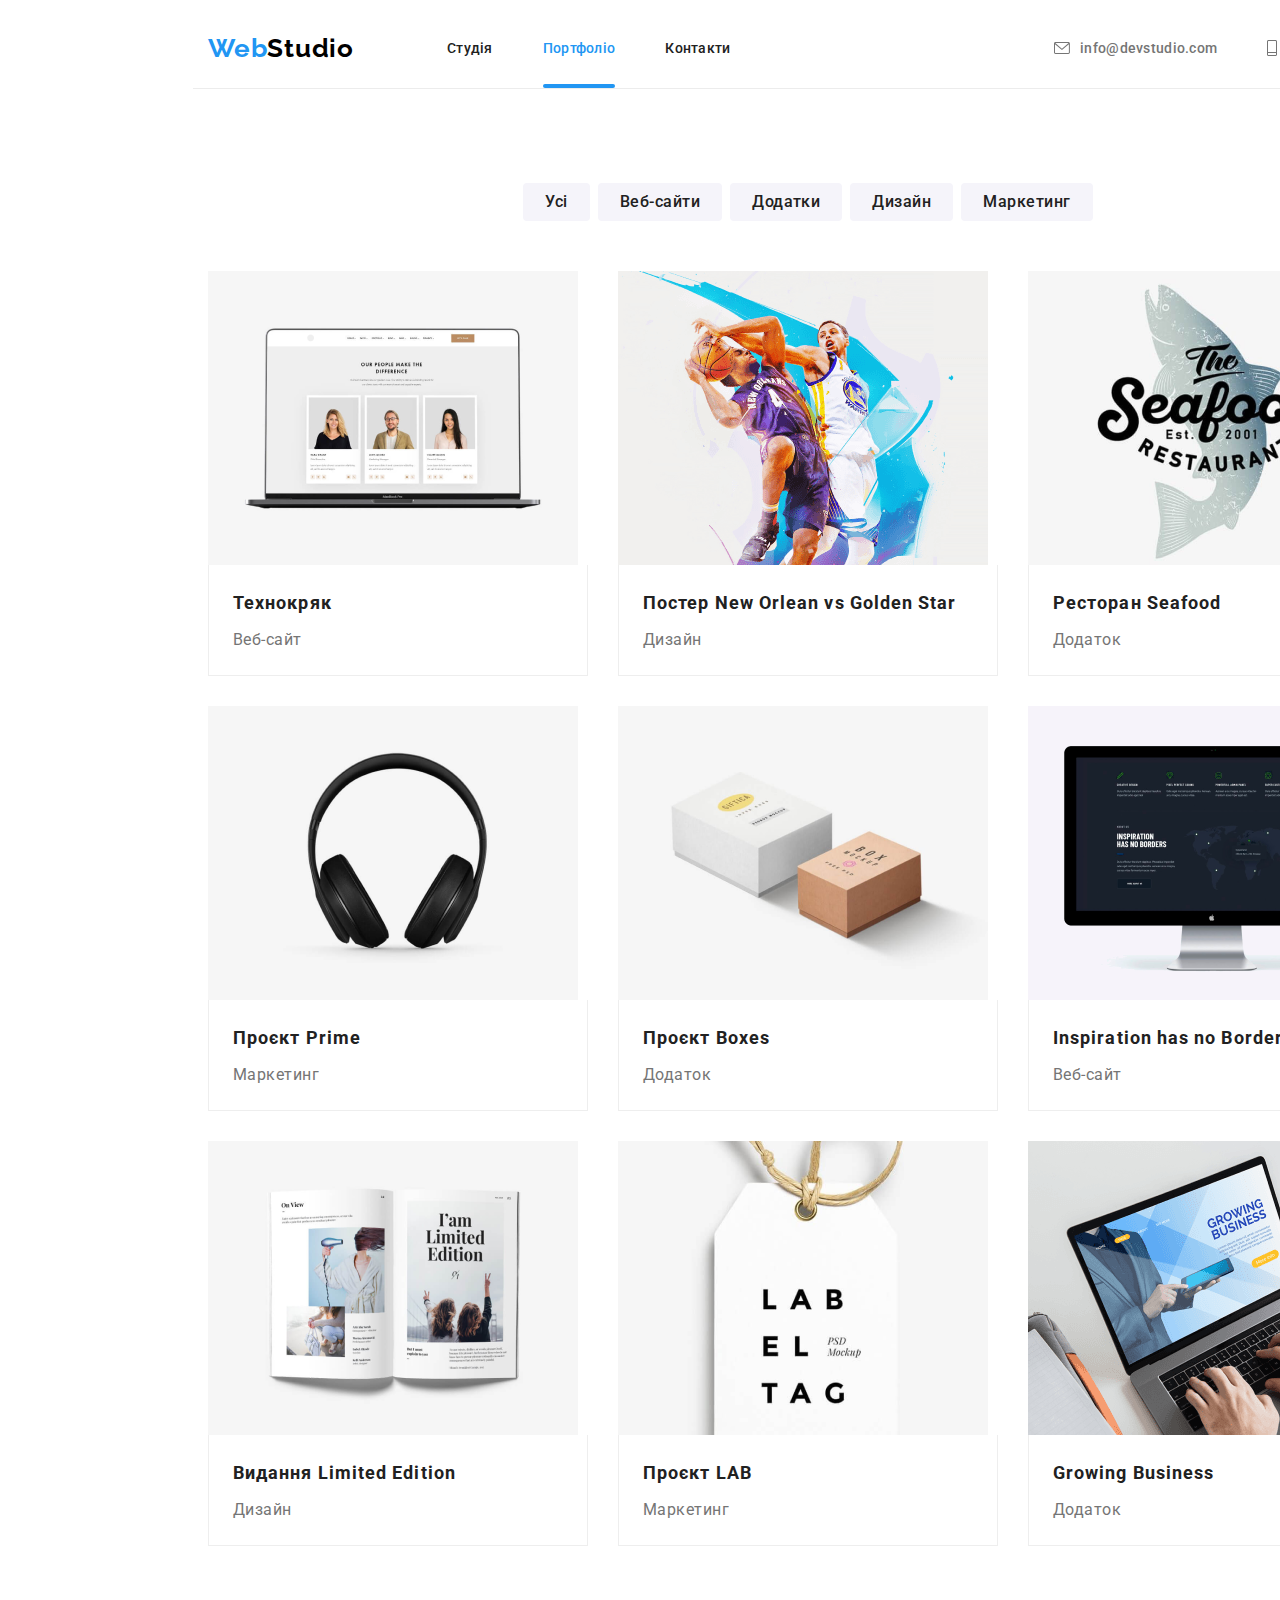
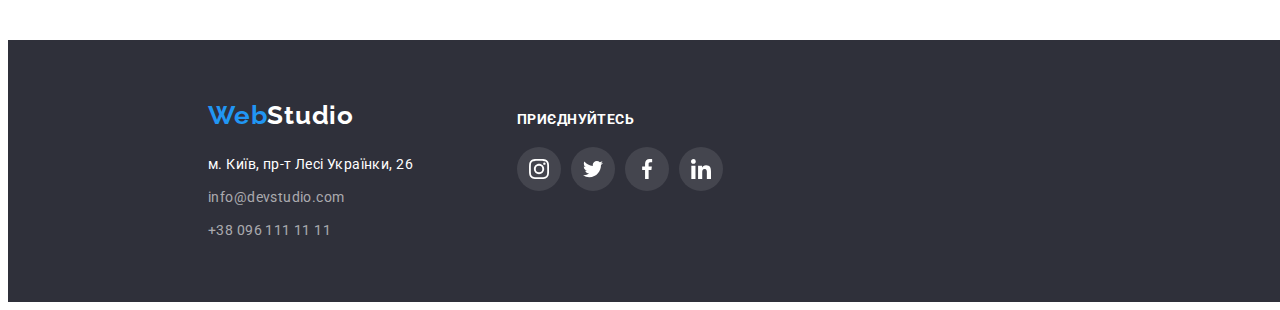
==== portfolio.html @ cd7b9436 "Initial commit" ====
<!DOCTYPE html>
<html lang="uk">

<head>
    <meta charset="UTF-8" />
    <meta http-equiv="X-UA-Compatible" content="IE=edge" />
    <meta name="viewport" content="width=device-width, initial-scale=1.0" />
    <meta name="description" content="Ефективні рішення для вашого бізнесу, ідейні міркування, завдання організації, 
    консультація з широким активом, реалізація планових завдань." />
    <title lang="en">Portfolio</title>

    <!--main font-->
    <link rel="preconnect" href="https://fonts.googleapis.com">
    <link rel="preconnect" href="https://fonts.gstatic.com" crossorigin>
    <link
        href="https://fonts.googleapis.com/css2?family=Raleway:wght@700&family=Roboto:wght@400;500;700;900&display=swap"
        rel="stylesheet">

    <!-- Modern-normalize -->
    <link rel="stylesheet" href="https://cdnjs.cloudflare.com/ajax/libs/modern-normalize/1.1.0/modern-normalize.min.css"
        integrity="sha512-wpPYUAdjBVSE4KJnH1VR1HeZfpl1ub8YT/NKx4PuQ5NmX2tKuGu6U/JRp5y+Y8XG2tV+wKQpNHVUX03MfMFn9Q=="
        crossorigin="anonymous" referrerpolicy="no-referrer" />

    <!--custom styles-->
    <link rel="stylesheet" href="./css/styles.css" />
</head>

<body class="page">
    <header class="header section">
        <div class="container header-container">
            <nav class="header-nav">
                <a class="logo" lang="en" href="./index.html">Web<span class="span-header">Studio</span></a>
                <ul class="header-list">
                    <li class="header-item"><a class="header-nav-link" href="./index.html">Студія</a></li>
                    <li class="header-item"><a class="header-nav-link carrent" href="">Портфоліо</a></li>
                    <li class="header-item"><a class="header-nav-link" href="">Контакти</a></li>
                </ul>
            </nav>
            <ul class="contact-list">
                <li class="contact-item">
                    <a class="header-mail contacts-link" href="mailto:info@devstudio.com">
                        <svg class="header-icon" width="16px" height="12px">
                            <use href="./images/icons.svg#icon-mail"></use>
                        </svg>info@devstudio.com</a>
                </li>
                <li class="contact-item">
                    <a class="header-tel contacts-link" href="tel:+380961111111">
                        <svg class="header-icon" width="10px" height="16px">
                            <use href="./images/icons.svg#icon-phone"></use>
                        </svg>+38 096 111 11 11</a>
                </li>
            </ul>
        </div>
    </header>
    <main>
        <!--Секція Наші проекти - портфоліо-->
        <section class="project-section section">
            <div class="container project-container">
                <h1 class="visually-hidden">Портфоліо</h1>
                <ul class="project-button">
                    <li><button class="filter-button" type="button">Усі</button></li>
                    <li><button class="filter-button" type="button">Веб-сайти</button></li>
                    <li><button class="filter-button" type="button">Додатки</button></li>
                    <li><button class="filter-button" type="button">Дизайн</button></li>
                    <li><button class="filter-button" type="button">Маркетинг</button></li>
                </ul>
                <ul class="project-list">
                    <li class="project-item"><a class="project-link" href=""><div class="project-thumb"><img class="project-img"
                                src="./images/portfolio/img.png" alt="наша команда фото" width="370" height="294">
                                <div class="overlay">
                                    <p class="overlay-desc">Ресурс пропонує комплексні пропозиції з різним рівнем функціоналу та сервісів. Все це
                                        дозволить відвідувачу отримати
                                        вичерпні відомості про компанію чи приватну особу. </p>
                                </div>
                                </div>
                            <div class="project-group">
                                <h2 class="project-name">Технокряк</h2>
                                <p class="project-type">Веб-сайт</p>
                            </div>
                        </a></li>
                    <li class="project-item"><a class="project-link" href=""><div class="project-thumb"><img class="project-img"
                                src="./images/portfolio/img-1.png" alt="постер New Orlean vs Golden Star" width="370"
                                height="294">
                                <div class="overlay">
                                    <p class="overlay-desc">Ресурс пропонує комплексні пропозиції з різним рівнем функціоналу та сервісів. Все це
                                        дозволить відвідувачу отримати
                                        вичерпні відомості про компанію чи приватну особу. </p>
                                </div>
                                </div>
                            <div class="project-group">
                                <h2 class="project-name">Постер New Orlean vs Golden Star</h2>
                                <p class="project-type">Дизайн</p>
                            </div>
                        </a></li>
                    <li class="project-item"><a class="project-link" href="">
                        <div class="project-thumb">
                        <img class="project-img" src="./images/portfolio/img-2.png" alt="логотип ресторан Seafood" width="370"
                                height="294">
                                <div class="overlay">
                                    <p class="overlay-desc">Ресурс пропонує комплексні пропозиції з різним рівнем функціоналу та сервісів. Все це дозволить відвідувачу отримати
                                    вичерпні відомості про компанію чи приватну особу. </p>
                                </div>
                        </div>
                            <div class="project-group">
                                <h2 class="project-name">Ресторан Seafood</h2>
                                <p class="project-type">Додаток</p>
                            </div>
                        </a></li>
                    <li class="project-item"><a class="project-link" href=""><div class="project-thumb"><img class="project-img"
                                src="./images/portfolio/img-3.png" alt="навушники" width="370" height="294">
                                <div class="overlay">
                                    <p class="overlay-desc">Ресурс пропонує комплексні пропозиції з різним рівнем функціоналу та сервісів. Все це дозволить відвідувачу отримати
                                    вичерпні відомості про компанію чи приватну особу. </p>
                                </div>
                        </div>
                            <div class="project-group">
                                <h2 class="project-name">Проєкт Prime</h2>
                                <p class="project-type">Маркетинг</p>
                            </div>
                        </a></li>
                    <li class="project-item"><a class="project-link" href=""><div class="project-thumb"><img class="project-img"
                                src="./images/portfolio/img-4.png" alt="коробки паперові" width="370" height="294">
                                <div class="overlay">
                                    <p class="overlay-desc">Ресурс пропонує комплексні пропозиції з різним рівнем функціоналу та сервісів. Все це дозволить відвідувачу отримати
                                    вичерпні відомості про компанію чи приватну особу. </p>
                                </div>
                        </div>
                            <div class="project-group">
                                <h2 class="project-name">Проєкт Boxes</h2>
                                <p class="project-type">Додаток</p>
                            </div>
                        </a></li>
                    <li class="project-item"><a class="project-link" href=""><div class="project-thumb"><img class="project-img"
                                src="./images/portfolio/img-5.png" alt="монітор" width="370" height="294">
                                <div class="overlay">
                                    <p class="overlay-desc">Ресурс пропонує комплексні пропозиції з різним рівнем функціоналу та сервісів. Все це дозволить відвідувачу отримати
                                    вичерпні відомості про компанію чи приватну особу. </p>
                                </div>
                        </div>
                            <div class="project-group">
                                <h2 class="project-name">Inspiration has no Borders</h2>
                                <p class="project-type">Веб-сайт</p>
                            </div>
                        </a></li>
                    <li class="project-item"><a class="project-link" href=""><div class="project-thumb"><img class="project-img"
                                src="./images/portfolio/img-6.png" alt="книга" width="370" height="294">
                                <div class="overlay">
                                    <p class="overlay-desc">Ресурс пропонує комплексні пропозиції з різним рівнем функціоналу та сервісів. Все це дозволить відвідувачу отримати
                                    вичерпні відомості про компанію чи приватну особу. </p>
                                </div>
                        </div>
                            <div class="project-group">
                                <h2 class="project-name">Видання Limited Edition</h2>
                                <p class="project-type">Дизайн</p>
                            </div>
                        </a></li>
                    <li class="project-item"><a class="project-link" href=""><div class="project-thumb"><img class="project-img"
                                src="./images/portfolio/img-7.png" alt="лейбл" width="370" height="294">
                                <div class="overlay">
                                    <p class="overlay-desc">Ресурс пропонує комплексні пропозиції з різним рівнем функціоналу та сервісів. Все це дозволить відвідувачу отримати
                                    вичерпні відомості про компанію чи приватну особу. </p>
                                </div>
                        </div>
                            <div class="project-group">
                                <h2 class="project-name">Проєкт LAB</h2>
                                <p class="project-type">Маркетинг</p>
                            </div>
                        </a></li>
                    <li class="project-item"><a class="project-link" href=""><div class="project-thumb"><img class="project-img"
                                src="./images/portfolio/img-8.png" alt="ноутбук" width="370" height="294">
                                <div class="overlay">
                                    <p class="overlay-desc">Ресурс пропонує комплексні пропозиції з різним рівнем функціоналу та сервісів. Все це дозволить відвідувачу отримати
                                    вичерпні відомості про компанію чи приватну особу. </p>
                                </div>
                        </div>
                            <div class="project-group">
                                <h2 class="project-name">Growing Business</h2>
                                <p class="project-type">Додаток</p>
                            </div>
                        </a></li>
                </ul>
            </div>
        </section>
    </main>
    <footer class="footer section">
        <div class="container footer-container">
            <div class="contact-footer">
                <a class="logo" href="./index.html">Web<span class="span-footer">Studio</span></a>
                <address class="footer-adress">
                    <ul class="footer-contact-list">
                        <li class="footer-contact-item"><a class="footer-adress"
                                href="https://www.google.com.ua/maps/place/%D0%B1%D1%83%D0%BB.+%D0%9B%D0%B5%D1%81%D0%B8+%D0%A3%D0%BA%D1%80%D0%B0%D0%B8%D0%BD%D0%BA%D0%B8,+26,+%D0%9A%D0%B8%D0%B5%D0%B2,+02000/@50.4265807,30.5361971,17z/data=!4m13!1m7!3m6!1s0x40d4cf0e033ecbe9:0x57a4dffefec77da0!2z0LHRg9C7LiDQm9C10YHQuCDQo9C60YDQsNC40L3QutC4LCAyNiwg0JrQuNC10LIsIDAyMDAw!3b1!8m2!3d50.4265807!4d30.5383858!3m4!1s0x40d4cf0e033ecbe9:0x57a4dffefec77da0!8m2!3d50.4265807!4d30.5383858?hl=ru">м.
                                Київ, пр-т Лесі Українки, 26</a></li>
                        <li class="footer-contact-item"><a class="footer-mail"
                                href="mailto:info@devstudio.com">info@devstudio.com</a>
                        </li>
                        <li class="footer-contact-item"><a class="footer-tel" href="tel:+380961111111">+38 096 111 11 11</a> </li>
                    </ul>
                </address>
            </div>
            <div class="footer-social">
                <h3 class="footer-title">приєднуйтесь</h3>
                <ul class="social list-footer">
                    <li class="social-item">
                        <a class="social-link footer-link" href="https://www.instagram.com/" target="_blank"
                            rel="noopener noreferrer" aria-label="Instagram">
                            <svg class="social-icon-footer" width="20" height="20">
                                <use href="./images/icons.svg#icon-instagram"></use>
                            </svg>
                        </a>
                    </li>
                    <li class="social-item">
                        <a class="social-link footer-link" href="https://twitter.com/" target="_blank"
                            rel="noopener noreferrer" aria-label="Twitter">
                            <svg class="social-icon-footer" width="20" height="20">
                                <use href="./images/icons.svg#icon-twitter"></use>
                            </svg>
                        </a>
                    </li>
                    <li class="social-item footer-item">
                        <a class="social-link footer-link" href="https://www.facebook.com/" target="_blank"
                            rel="noopener noreferrer" aria-label="Facebook">
                            <svg class="social-icon-footer" width="20" height="20">
                                <use href="./images/icons.svg#icon-facebook"></use>
                            </svg>
                        </a>
                    </li>
                    <li class="social-item">
                        <a class="social-link footer-link" href="https://www.linkedin.com/" target="_blank"
                            rel="noopener noreferrer" aria-label="Linkedin">
                            <svg class="social-icon-footer" width="20" height="20">
                                <use href="./images/icons.svg#icon-linkedin"></use>
                            </svg>
                        </a>
                    </li>
                </ul>
            </div>
        </div>
    </footer>


</body>

</html>
---- css/styles.css ----
:root {
  /* font */
  --main-font: 'Roboto', sans-serif;

  /* txt-cl */
  --main-title-cl: #212121;
  --main-txt-cl: #757575;
  --main-acsent-cl: #2196f3;
  --main-button-bg: #188ce8;
  --main-nav-cl: #000000;
  --main-contact-cl: rgba(255, 255, 255, 0.6);
  --main-icon: #afb1b8;

  /* bg-cl */
  --main-bg-cl: #ffffff;
  --main-bg: #2f303a;
  --main-bg-commands: #f5f4fa;

  /* athers */
  --main-font-weight900: 900;
  --main-font-weight700: 700;
  --main-font-weight500: 500;
  --border-radius: 4px;

  --anim-main: 250ms cubic-bezier(0.4, 0, 0.2, 1);
  --anim-fast: 500ms cubic-bezier(0.4, 0, 0.2, 1);
}

/* base styles */
body {
  font-family: var(--main-font);
  line-height: calc(24 / 14);
  letter-spacing: 0.03em;
  color: var(--main-txt-cl);
  letter-spacing: 0.02em;
}
/* reset */
h1,
h2,
h3,
h4,
h5,
h6,
p {
  margin: 0;
}
img {
  display: block;
}
.link {
  text-decoration: none;
  color: currentColor;
}
.list {
  list-style: none;
  margin: 0;
  padding: 0;
}
.section {
  width: 1600px;
  margin-left: auto;
  margin-right: auto;
}
.container {
  width: 1200px;
  margin: 0 auto;
  padding-left: 15px;
  padding-right: 15px;
  /* 
  outline: 2px solid red; */
}
/* header */

.header {
  background-color: var(--main-bg-cl);
}
.header-container {
  display: flex;
  align-items: center;
  border-bottom: 1px solid #ececec;
}
.logo {
  font-family: 'Raleway', sans-serif;
  color: var(--main-acsent-cl);
  font-style: normal;
  font-weight: 700;
  font-size: 26px;
  line-height: 31px;
  letter-spacing: 0.03em;
  margin-right: 93px;
}
.span-header {
  color: var(--main-nav-cl);
}
.span-footer {
  color: var(--main-bg-cl);
}
a {
  text-decoration: none;
}
ul {
  list-style: none;
  margin: 0;
  padding: 0;
}
.header-nav {
  display: flex;
  align-items: center;
  margin-right: auto;
}
.header-list {
  display: flex;
  align-items: center;
  gap: 50px;
}
.contact-list {
  display: flex;
  align-items: center;
}
.contacts-link {
  display: flex;
  align-items: center;
  gap: 10px;
}
.header-nav-link,
.header-mail,
.header-tel {
  font-size: 14px;
  font-weight: var(--main-font-weight500);
  line-height: calc(16 / 14);
  letter-spacing: 0.02em;
  padding-top: 32px;
  padding-bottom: 32px;

  transition: color var(--anim-main);
}

.header-nav-link {
  position: relative;
}
.carrent:visited {
  color: var(--main-acsent-cl);
}
.header-nav-link.carrent::after {
  display: inline-block;
  position: absolute;
  content: ' ';
  bottom: 0;
  left: 0;
  width: 100%;
  height: 4px;
  border-radius: 2px;
  background: var(--main-acsent-cl);
}
.header-nav-link:hover,
.header-mail:hover,
.header-tel:hover {
  color: var(--main-acsent-cl);
}
.header-nav-link:focus,
.header-mail:focus,
.header-tel:focus {
  color: var(--main-acsent-cl);
}
.header-nav-link {
  color: var(--main-title-cl);
}
.header-mail,
.header-tel {
  color: var(--main-txt-cl);
}
.header-mail {
  margin-right: 50px;
}
.header-icon {
  gap: 10px;
  fill: currentColor;
}

/* Ефективні рішення для вашого бізнесу */

.bg-section {
  background-image: linear-gradient(to bottom, rgba(47, 48, 58, 0.4), rgba(47, 48, 58, 0.4)),
    url(../images/img_bg.jpg);
  background-repeat: no-repeat;
  background-position: center;
  background-size: cover;
  width: 1600px;
  height: 600px;
  margin-left: auto;
  margin-right: auto;
}
.bg-container {
  padding-top: 200px;
  padding-bottom: 200px;
  text-align: center;
}
h1 {
  font-size: 44px;
  line-height: calc(60 / 44);
  text-align: center;
  letter-spacing: 0.06em;
  text-transform: uppercase;
  color: var(--main-bg-cl);
  font-weight: var(--main-font-weight900);
  width: 696px;
  margin: auto;
  margin-bottom: 30px;
}
.bg-button {
  font-size: 16px;
  line-height: calc(30 / 16);
  box-shadow: 0px 4px 4px rgba(0, 0, 0, 0.15);
  border-color: var(--main-button-bg);
  border-radius: var(--border-radius);
  color: var(--main-bg-cl);
  background-color: var(--main-button-bg);
  font-weight: var(--main-font-weight700);
  width: 216px;
  min-height: 50px;
  cursor: pointer;

  transition: background-color var(--anim-main);
}
.bg-button:hover,
.bg-button:focus {
  background-color: var(--main-acsent-cl);
}

/* Наші переваги */

.visually-hidden {
  display: none;
}
.advantages-container {
  display: flex;
  padding-top: 94px;
  padding-bottom: 94px;
}
.advantages-list {
  display: flex;
}
.advantages-item:not(:last-child) {
  width: calc((100% - 90px) / 4);
  margin-right: 30px;
}
.advantages-subtitle {
  font-weight: var(--main-font-weight700);
  font-size: 14px;
  line-height: calc(16 / 14);
  letter-spacing: 0.03em;
  text-transform: uppercase;
  margin-bottom: 10px;
}
.advantages-text {
  width: 270px;
}
.container-icon {
  display: flex;
  justify-content: center;
  align-items: center;
  background-color: var(--main-bg-commands);
  border-radius: 4px;
  margin-bottom: 30px;
  height: 120px;
}

h2,
h3 {
  color: var(--main-title-cl);
  font-weight: var(--main-font-weight700);
}
h2 {
  font-size: 36px;
  line-height: calc(42 / 32);
  letter-spacing: 0.03em;
  margin-bottom: 50px;
}
h3 {
  font-size: 14px;
  line-height: calc(16 / 14);
  letter-spacing: 0.03em;
  text-transform: uppercase;
  margin-bottom: 10px;
}
p {
  font-size: 14px;
  line-height: calc(24 / 14);
  letter-spacing: 0.03em;
}

/* Чим ми займаємося */

.activity-container {
  padding-top: 0;
  padding-bottom: 94px;
}
.activity-title {
  margin-bottom: 50px;
  text-align: center;
}
.activity-list {
  display: flex;
}
.activity-item:not(:last-child) {
  width: calc((100% - 60px) / 3);
  margin-right: 30px;
}
.activity-item {
  position: relative;
}
.activity-item > .activity-text {
  display: flex;
  justify-content: center;
  align-items: center;
  position: absolute;
  bottom: 0;
  left: 0;
  width: 100%;
  height: 70px;
  background-color: rgba(47, 48, 58, 0.8);
}
.activity_card_title {
  color: var(--main-bg-commands);
  margin-bottom: 0;
}

/* Наша команда */

.team-section {
  background-color: var(--main-bg-commands);
}
.team-container {
  padding-top: 94px;
  padding-bottom: 94px;
  text-align: center;
}
.team-list {
  display: flex;
}
.team-item:not(:last-child) {
  width: calc((100% - 90px) / 4);
  margin-right: 30px;
}
.team-item {
  box-shadow: 0px 1px 3px rgba(0, 0, 0, 0.12), 0px 1px 1px rgba(0, 0, 0, 0.14),
    0px 2px 1px rgba(0, 0, 0, 0.2);
  border-radius: 0px 0px 4px 4px;
}
.team-wrap {
  padding: 30px;
  background-color: var(--main-bg-cl);
}
.team-name {
  color: var(--main-title-cl);
  font-weight: var(--main-font-weight500);
  font-size: 16px;
  line-height: calc(19 / 16);
  letter-spacing: 0.03em;
  margin-bottom: 10px;
}
.team-position {
  font-size: 16px;
  line-height: calc(19 / 16);
  letter-spacing: 0.03em;
  margin-bottom: 16px;
}

/* social */
.social {
  display: flex;
  gap: 10px;
  justify-content: space-evenly;
}
.social-link {
  display: flex;
  justify-content: center;
  align-items: center;

  width: 44px;
  height: 44px;

  color: var(--main-bg-cl);
  background-color: var(--main-bg-cl);
  border-radius: 50%;

  transition: background-color var(--anim-main);
}
.social-link:hover,
.social-link:focus {
  color: var(--main-acsent-cl);
  background-color: var(--main-acsent-cl);
}
.social-icon {
  fill: var(--main-icon);
}
.social-link:hover .social-icon,
.social-link:focus .social-icon {
  fill: var(--main-bg-cl);
}

/* Постійні клієнти */

.customers-container {
  padding-top: 94px;
  padding-bottom: 94px;
  text-align: center;
}
.customers-list {
  display: flex;
  gap: 30px;
}
.customers-item {
  flex-basis: calc((100% - 150px) / 6);
}
.link-Logo {
  display: flex;
  align-items: center;
  justify-content: center;
  height: 92px;
  border: 1px solid #afb1b8;
  border-radius: 4px;

  transition: border-color var(--anim-main);
}
.link-Logo:hover,
.link-Logo:focus {
  border: 1px solid var(--main-acsent-cl);
}
.link-Logo:hover .icon-logo,
.link-Logo:focus .icon-logo {
  fill: var(--main-acsent-cl);
}

.icon-logo {
  fill: var(--main-icon);
  transition: fill var(--anim-main);
}

/* footer */

.footer {
  background-color: var(--main-bg);
  padding-top: 60px;
  padding-bottom: 60px;
}
.footer-contact-list {
  margin-top: 20px;
}
.footer-contact-item:not(:last-child) {
  margin-bottom: 9px;
}
.footer-adress {
  color: var(--main-bg-cl);
  align-items: center;
}
.footer-tel,
.footer-mail {
  color: var(--main-contact-cl);
}
.footer-mail,
.footer-tel,
.footer-adress {
  font-style: normal;
  font-weight: 400;
  font-size: 14px;
  line-height: calc(24 / 14);
  letter-spacing: 0.03em;

  transition: color var(--anim-main);
}
.footer-mail:hover,
.footer-tel:hover,
.footer-adress:hover {
  color: var(--main-acsent-cl);
}
.footer-mail:focus,
.footer-tel:focus,
.footer-adress:focus {
  color: var(--main-acsent-cl);
}
.footer-container {
  display: flex;
  align-items: baseline;
  gap: 70px;
}
.footer-title {
  color: var(--main-bg-cl);
  margin-bottom: 20px;
  text-transform: uppercase;
}
.footer-link {
  background-color: rgba(255, 255, 255, 0.1);
  justify-content: center;
  align-items: center;
}
.social-icon-footer {
  fill: var(--main-bg-cl);
}

/* Наші проекти - портфоліо */

.project-container {
  padding-top: 94px;
  padding-bottom: 94px;
}
.project-button {
  display: flex;
  gap: 8px;
  margin-bottom: 50px;
  justify-content: center;
}
.filter-button {
  font-size: 16px;
  line-height: calc(26 / 16);
  letter-spacing: 0.03em;
  color: var(--main-title-cl);
  font-weight: var(--main-font-weight500);
  background-color: var(--main-bg-commands);
  font-family: inherit;
  cursor: pointer;
  border-radius: 4px;
  padding: 6px 22px;
  border: 0;

  transition: background-color var(--anim-main), color var(--anim-main), box-shadow var(--anim-main);
}

.filter-button:hover,
.filter-button:focus {
  color: var(--main-bg-cl);
  background-color: var(--main-acsent-cl);
  box-shadow: 0px 3px 1px rgba(0, 0, 0, 0.1), 0px 1px 2px rgba(0, 0, 0, 0.08),
    0px 2px 2px rgba(0, 0, 0, 0.12);
  border-radius: 4px;
}
.project-list {
  display: flex;
  flex-wrap: wrap;
}
.project-item {
  width: calc((100% - 60px) / 3);
  margin-right: 30px;
  margin-bottom: 30px;
}
.project-item:nth-child(3n) {
  margin-right: 0;
}
.project-item:nth-last-child(-n + 3) {
  margin-bottom: 0;
}
.project-link {
  display: block;
}
.project-link:hover,
.project-link:focus {
  box-shadow: 0px 1px 1px rgba(0, 0, 0, 0.12), 0px 4px 4px rgba(0, 0, 0, 0.06),
    1px 4px 6px rgba(0, 0, 0, 0.16);
}
.project-group {
  padding: 20px 24px;
  border: 1px solid #eeeeee;
  border-top: 0;
}
.project-name {
  font-weight: 700;
  font-size: 18px;
  line-height: calc(36 / 18);
  letter-spacing: 0.06em;
  color: var(--main-title-cl);
  margin-bottom: 4px;
}
.project-type {
  font-size: 16px;
  line-height: calc(30 / 16);
  letter-spacing: 0.03em;
  color: var(--main-txt-cl);
  font-weight: 400;
}

/* Модальне вікно */

.backdrop {
  position: fixed;
  top: 0;
  left: 0;

  width: 100%;
  height: 100%;

  background-color: rgba(0, 0, 0, 0.4);
  z-index: 100;
  opacity: 1;
  transition: opacity var(--anim-fast);
}
.backdrop.is-hidden {
  opacity: 0;
  pointer-events: none;
  visibility: hidden;
  transition: var(--anim-fast);
}

.modal {
  position: absolute;
  top: 50%;
  left: 50%;

  width: 528px;
  height: 581px;

  background-color: var(--main-bg-cl);
  box-shadow: 0px 1px 3px rgba(0, 0, 0, 0.12), 0px 1px 1px rgba(0, 0, 0, 0.14),
    0px 2px 1px rgba(0, 0, 0, 0.2);
  border-radius: 4px;

  transform: translate(-50%, -50%) scale(1);
  transition: transform var(--anim-fast);
}
.backdrop.is-hidden .modal {
  transform: translate(-50%, -50%) scale(0.9);
  transition: transform var(--anim-fast);
}
.btn-modal {
  position: absolute;
  top: 8px;
  right: 8px;
  width: 30px;
  height: 30px;
  display: flex;
  justify-content: center;
  align-items: center;
  padding: 9px;
  background-color: transparent;
  border: 1px solid rgba(0, 0, 0, 0.1);
  border-radius: 50px;
  cursor: pointer;
}
.btn-modal:hover {
  fill: var(--main-acsent-cl);
}

/* Оверлей */

.project-thumb {
  position: relative;
  overflow: hidden;
}
.overlay {
  position: absolute;
  top: 0;
  left: 0;
  width: 100%;
  height: 101%;
  padding: 63px 24px;
  display: flex;
  justify-content: center;
  align-items: center;
  background-color: rgba(33, 150, 243, 0.9);
  transition: transform var(--anim-fast);
  transform: translateY(100%);
}
.project-link:hover .overlay {
  transform: translateY(0);
}
.project-link:focus .overlay {
  transform: translateY(0);
}
.overlay-desc {
  font-size: 18px;
  font-weight: 400;
  line-height: calc(28 / 18);
  color: var(--main-bg-cl);
  user-select: none;
}
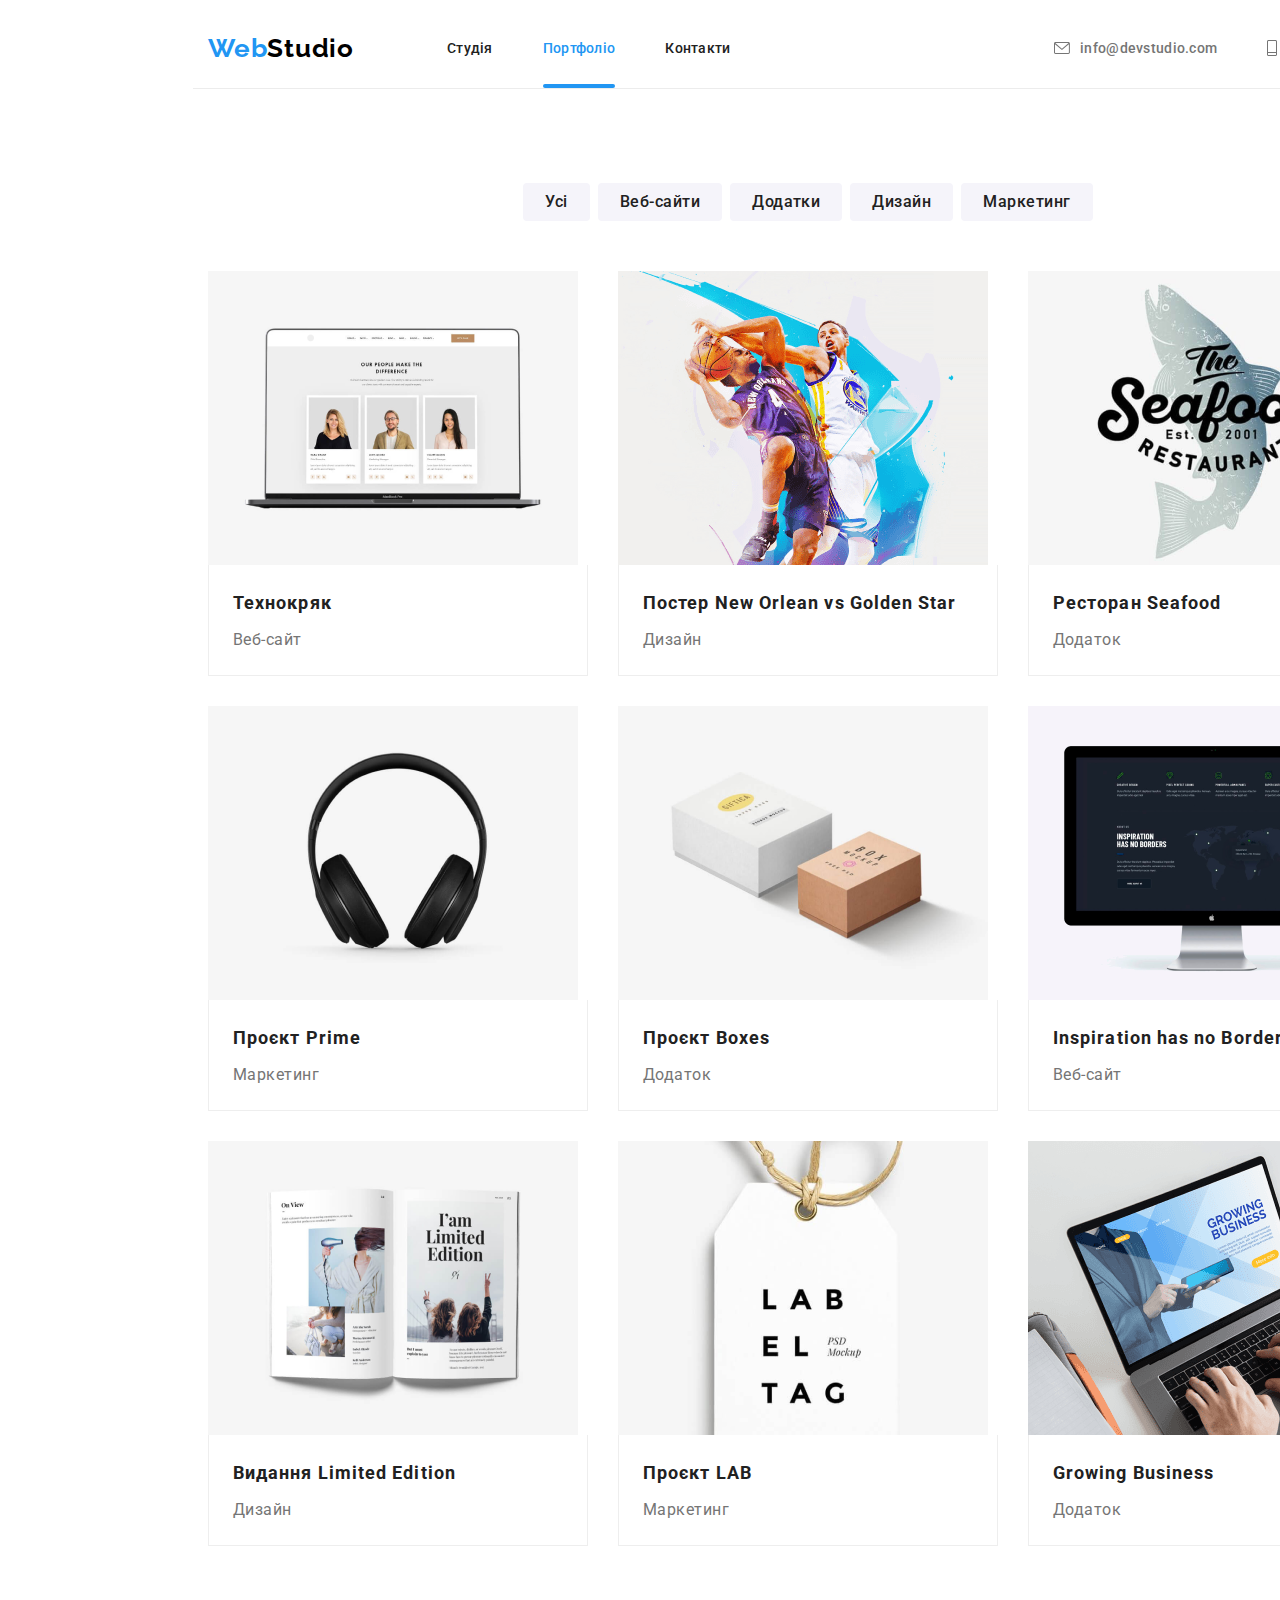
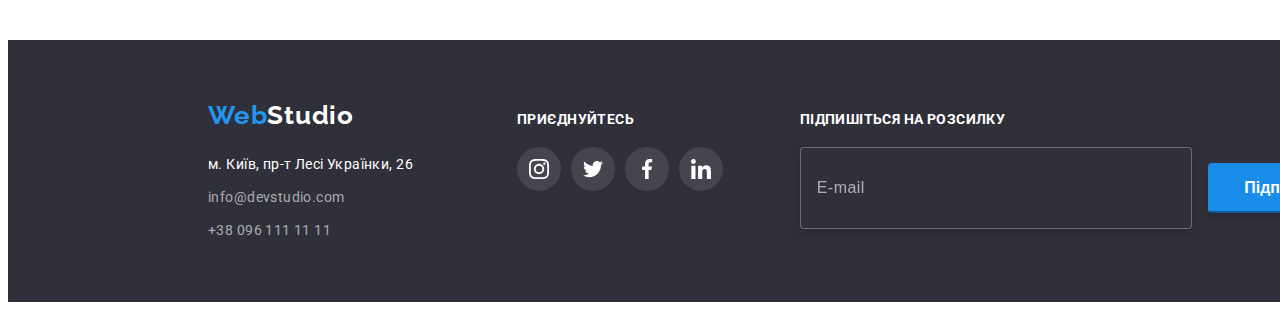
==== commit 23f85de1: "Homework-6" ====
--- a/portfolio.html
+++ b/portfolio.html
@@ -235,8 +235,19 @@
                     </li>
                 </ul>
             </div>
-        </div>
-    </footer>
+                <div class="footer-mailing-list">
+                    <strong class="footer-subscription">Підпишіться на розсилку</strong>
+                    <form>
+                        <label>
+                            <input class="footer-mail-subscription" type="email" name="mailing-list" placeholder="E-mail" />
+                        </label>
+                        <button class="bg-button btn-footer" type="submit">Підписатися <svg width="18" height="18">
+                                <use class="icon-send" href="./images/icons.svg#icon-icon-send"></use>
+                            </svg></button>
+                    </form>
+                </div>
+                </div>
+                </footer>
 
 
 </body>
--- a/css/styles.css
+++ b/css/styles.css
@@ -483,7 +483,15 @@
   display: flex;
   align-items: baseline;
   gap: 70px;
-}
+  /* outline: 2px solid red; */
+}
+/* .contact-footer{
+  outline: 2px solid red;
+}
+.footer-social{
+    outline: 2px solid red; 
+} */
+
 .footer-title {
   color: var(--main-bg-cl);
   margin-bottom: 20px;
@@ -497,6 +505,47 @@
 .social-icon-footer {
   fill: var(--main-bg-cl);
 }
+.footer-mailing-list{
+display: block;
+margin-left: auto;
+}
+.footer-subscription{
+  display: block;
+  font-weight: var(--main-font-weight700) ;
+  font-size: 14px;
+  line-height: 16px;
+  letter-spacing: 0.03em;
+  text-transform: uppercase;
+  color:var(--main-bg-cl);
+  margin-bottom: 20px;
+}
+.footer-mail-subscription {
+  width: 358px;
+  height: 50px;
+  padding: 15px 16px;
+  border: 1px solid rgba(255, 255, 255, 0.3);
+  filter: drop-shadow(0px 4px 4px rgba(0, 0, 0, 0.15));
+  border-radius: 4px;
+  background: #2F303A;
+  color: #ffffff;
+  margin-right: 12px;
+}
+.footer-mail-subscription::placeholder{
+  font-size: 16px;
+  line-height: calc(20 / 16);
+  display: flex;
+  align-items: center;
+  letter-spacing: 0.03em;
+  color: rgba(255, 255, 255, 0.6);
+}
+.btn-footer{
+width: 200px;
+display:inline-flex ;
+align-items: center;
+justify-content: center;
+gap: 10px;
+}
+
 
 /* Наші проекти - портфоліо */
 
@@ -607,6 +656,10 @@
 
   width: 528px;
   height: 581px;
+  padding-top: 40px;
+  padding-left: 41px;
+  padding-right: 39px;
+  padding-bottom: 50px;
 
   background-color: var(--main-bg-cl);
   box-shadow: 0px 1px 3px rgba(0, 0, 0, 0.12), 0px 1px 1px rgba(0, 0, 0, 0.14),
@@ -638,6 +691,107 @@
 .btn-modal:hover {
   fill: var(--main-acsent-cl);
 }
+
+
+/* Форма реєстрації */
+
+.register-form-title {
+  display: block;
+  margin-bottom: 12px;
+  color: var(--main-title-cl);
+  font-weight: var(--main-font-weight700);
+  font-size: 20px;
+  line-height: calc(23 / 20);
+  text-align: center;
+  letter-spacing: 0.03em;
+}
+.register-form-group {
+  margin-bottom: 10px;
+}
+.register-form-label {
+  position: relative;
+  display: block;
+}
+.register-form-label:not(:last-of-type) {
+  margin-bottom: 10px;
+}
+.register-form-name {
+  display: block;
+  font-size: 12px;
+}
+.register-form-input {
+  width: 100%;
+  height: 40px;
+  padding: 11px 42px;
+  border: 1px solid rgba(33, 33, 33, 0.2);
+  border-radius: 4px;
+}
+.register-form-icon {
+  position: absolute;
+  display: inline-block;
+  top: 50%;
+  left: 12px;
+}
+.register-form-input:hover,
+.register-form-input:focus {
+  outline-color: var(--main-acsent-cl);
+  
+}
+.register-form-input:hover~.register-form-icon,
+.register-form-input:focus~.register-form-icon {
+  fill: var(--main-acsent-cl);
+}
+
+.register-form-message {
+  resize: none;
+  width: 100%;
+  height: 120px;
+  padding: 12px 16px;
+  color: #757575;
+  border: 1px solid rgba(33, 33, 33, 0.2);
+  border-radius: 4px;
+}
+.register-form-message::placeholder {
+  font-size: 14px;
+  color: rgba(117, 117, 117, 0.5);
+}
+.register-form-message:hover,
+.register-form-message:focus{
+outline-color: var(--main-acsent-cl);
+}
+.register-form-agreement {
+  display:flex;
+  align-items: center;
+  justify-content: center;
+  gap: 10px;
+  margin-bottom: 30px;
+}
+.icon-checked {
+  opacity: 0;
+  transition: opacity var(--anim-fast);
+}
+.register-form-checkbox:checked+.register-form-icons .icon-checked {
+  opacity: 1;
+}
+.icon-unchecked {
+  transition: opacity var(--anim-main);
+}
+.register-form-checkbox:hover{
+background-color: #2196f3;
+}
+.register-form-desc {
+  font-size: 14px;
+  color: var(--main-txt-cl);
+}
+.register-form-link{
+color: #188ce8;}
+
+.register-form-button {
+  display: block;
+  width: 200px;
+  margin: 0 auto;
+}
+
 
 /* Оверлей */
 
